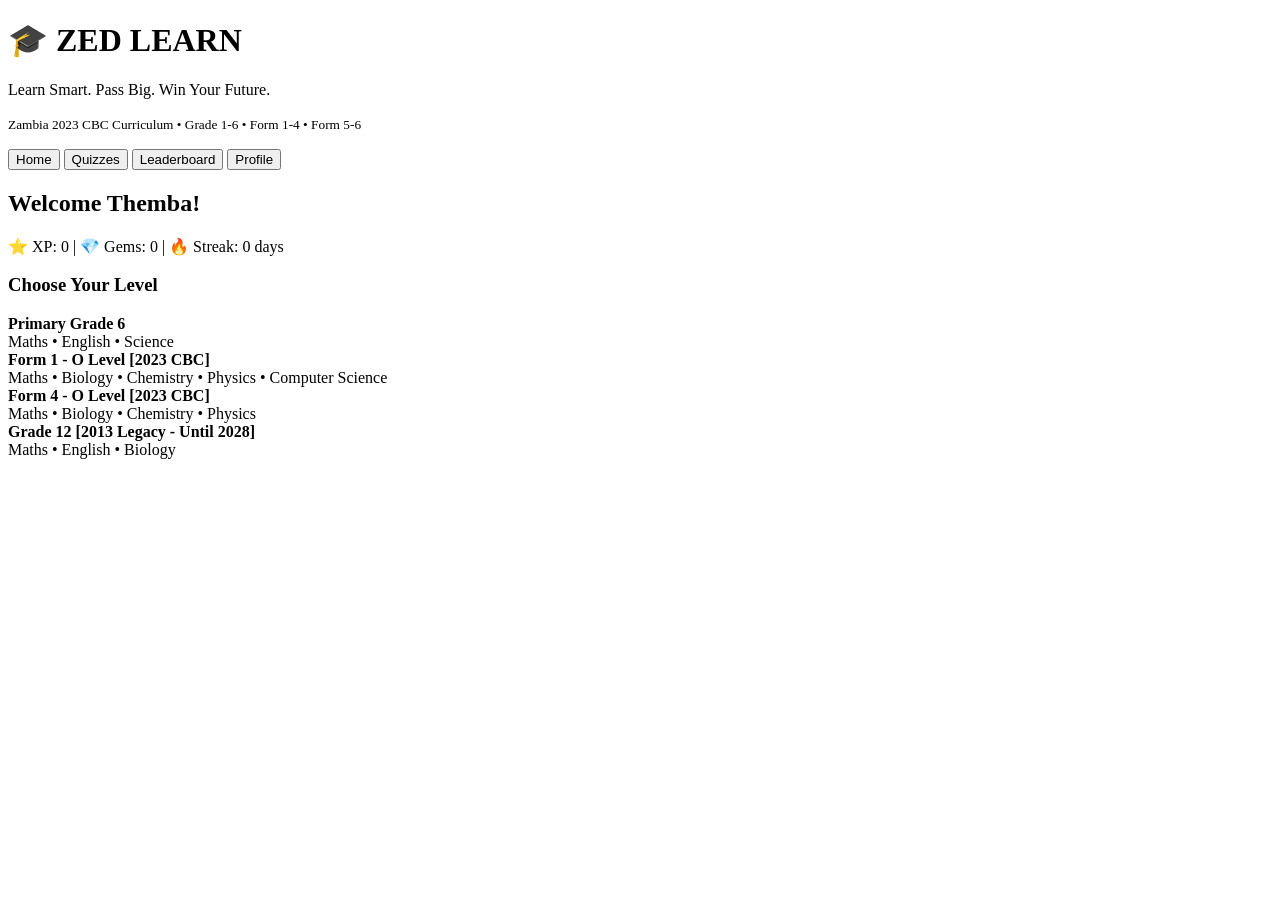
==== index.html @ 0c93479f "Create index.html" ====
<!DOCTYPE html>
<html>
<head>
<meta charset="UTF-8">
<meta name="viewport" content="width=device-width, initial-scale=1.0">
<title>ZED LEARN - Learn Smart. Pass Big.</title>
<link rel="stylesheet" href="style.css">
</head>
<body>

<header>
  <h1>🎓 ZED LEARN</h1>
  <p>Learn Smart. Pass Big. Win Your Future.</p>
  <p><small>Zambia 2023 CBC Curriculum • Grade 1-6 • Form 1-4 • Form 5-6</small></p>
</header>

<nav>
  <button onclick="showPage('home')">Home</button>
  <button onclick="showPage('quizzes')">Quizzes</button>
  <button onclick="showPage('leaderboard')">Leaderboard</button>
  <button onclick="showPage('profile')">Profile</button>
</nav>

<div id="home" class="page">
  <h2>Welcome Themba!</h2>
  <div class="card">
    <p>⭐ XP: <span id="xp">0</span> | 💎 Gems: <span id="gems">0</span> | 🔥 Streak: <span id="streak">0</span> days</p>
  </div>
  <h3>Choose Your Level</h3>
  <div class="card" onclick="startQuiz('Grade 6 Maths')"><b>Primary Grade 6</b><br>Maths • English • Science</div>
  <div class="card" onclick="startQuiz('Form 1 Maths')"><b>Form 1 - O Level [2023 CBC]</b><br>Maths • Biology • Chemistry • Physics • Computer Science</div>
  <div class="card" onclick="startQuiz('Form 4 Maths')"><b>Form 4 - O Level [2023 CBC]</b><br>Maths • Biology • Chemistry • Physics</div>
  <div class="card" onclick="startQuiz('Grade 12 Maths')"><b>Grade 12 [2013 Legacy - Until 2028]</b><br>Maths • English • Biology</div>
</div>

<div id="quizzes" class="page" style="display:none">
  <h2>Quizzes</h2>
  <div id="quiz-box" class="card">
    <p>Tap a subject on Home to start.</p>
  </div>
</div>

<div id="leaderboard" class="page" style="display:none">
  <h2>🏆 Lusaka Leaderboard</h2>
  <div class="card">1. Chipo M. - 1,250 XP - Lusaka Girls</div>
  <div class="card">2. Mwila K. - 1,100 XP - Kabulonga</div>
  <div class="card">3. Themba - 950 XP - Lusaka</div>
  <div class="card">4. Grace N. - 900 XP - Matero</div>
</div>

<div id="profile" class="page" style="display:none">
  <h2>My Profile</h2>
  <div class="card">
    <p><b>Name:</b> Themba</p>
    <p><b>Level:</b> Form 1</p>
    <p><b>School:</b> Lusaka</p>
    <p><b>Weak Subject:</b> Physics - Needs Practice</p>
  </div>
</div>

<script src="app.js"></script>
</body>
</html>
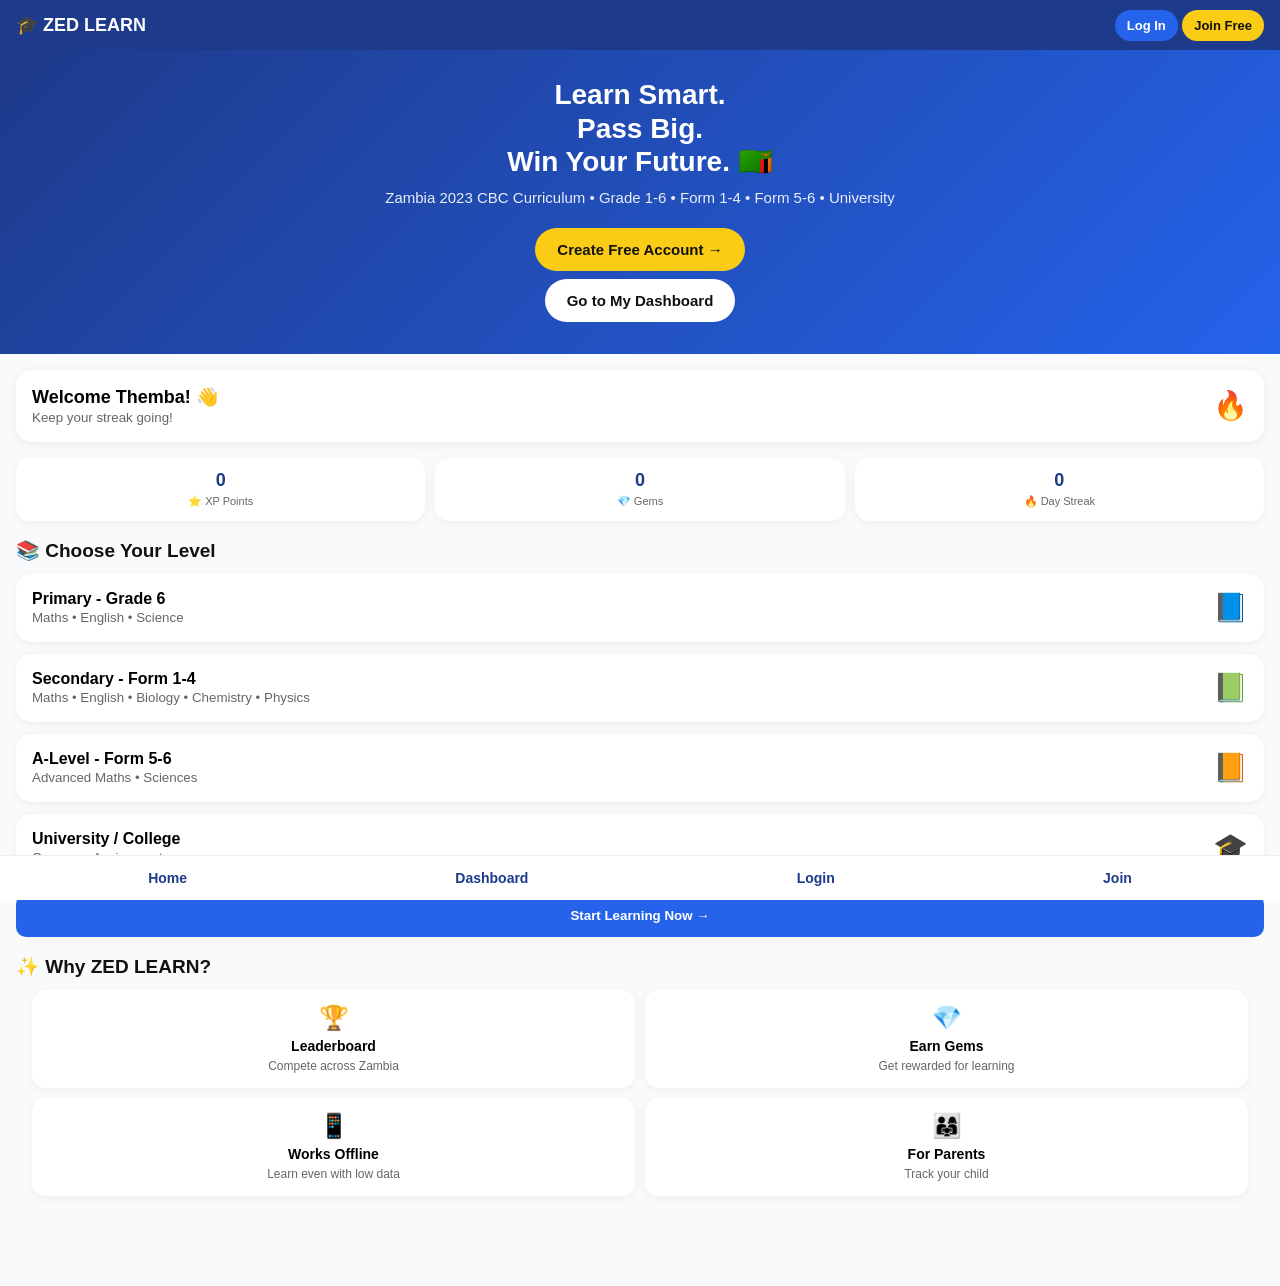
==== commit 826d5655: "Update index.html" ====
--- a/index.html
+++ b/index.html
@@ -1,63 +1,101 @@
 <!DOCTYPE html>
-<html>
+<html lang="en">
 <head>
 <meta charset="UTF-8">
 <meta name="viewport" content="width=device-width, initial-scale=1.0">
 <title>ZED LEARN - Learn Smart. Pass Big.</title>
-<link rel="stylesheet" href="style.css">
+<style>
+* { box-sizing:border-box; font-family:-apple-system, Arial, sans-serif; }
+body { margin:0; background:#f8fafc; padding-bottom:90px; }
+.topbar { background:#1e3a8a; color:white; padding:14px 16px; display:flex; justify-content:space-between; align-items:center; position:sticky; top:0; z-index:10; }
+.topbar b { font-size:18px; }
+.topbar a { color:white; text-decoration:none; font-size:13px; font-weight:700; background:#2563eb; padding:8px 12px; border-radius:20px; }
+.hero { background:linear-gradient(135deg,#1e3a8a,#2563eb); color:white; padding:28px 18px; text-align:center; }
+.hero h1 { margin:0; font-size:28px; line-height:1.2; }
+.hero p { opacity:0.9; font-size:15px; margin:10px 0 18px; }
+.hero-btn { display:inline-block; background:#facc15; color:#111; font-weight:800; padding:13px 22px; border-radius:30px; text-decoration:none; font-size:15px; margin:4px; }
+.hero-btn.white { background:white; }
+.welcome { margin:16px; background:white; border-radius:16px; padding:16px; box-shadow:0 2px 12px rgba(0,0,0,0.06); display:flex; justify-content:space-between; align-items:center; }
+.welcome b { font-size:18px; }
+.stats { display:grid; grid-template-columns:1fr 1fr 1fr; gap:10px; margin:0 16px; }
+.stat { background:white; border-radius:14px; padding:12px; text-align:center; box-shadow:0 2px 10px rgba(0,0,0,0.05); }
+.stat b { display:block; font-size:18px; color:#1e3a8a; }
+.stat span { font-size:11px; color:#666; }
+.section { padding:18px 16px 0; }
+.section h2 { font-size:19px; margin:0 0 12px; color:#111; }
+.card { background:white; border-radius:16px; padding:16px; margin-bottom:12px; box-shadow:0 2px 10px rgba(0,0,0,0.05); display:flex; justify-content:space-between; align-items:center; }
+.card b { font-size:16px; display:block; }
+.card small { color:#666; }
+.card span { font-size:28px; }
+.go { background:#2563eb; color:white; border:none; padding:10px 14px; border-radius:10px; font-weight:700; cursor:pointer; }
+.features { display:grid; grid-template-columns:1fr 1fr; gap:10px; margin:0 16px; }
+.feat { background:white; border-radius:14px; padding:14px; text-align:center; box-shadow:0 2px 10px rgba(0,0,0,0.05); }
+.feat span { font-size:24px; }
+.feat b { display:block; margin:6px 0 2px; font-size:14px; }
+.feat small { color:#666; font-size:12px; }
+.nav { position:fixed; bottom:0; left:0; right:0; background:white; display:flex; justify-content:space-around; padding:14px; border-top:1px solid #eee; }
+.nav a { text-decoration:none; color:#1e3a8a; font-weight:700; font-size:14px; }
+</style>
 </head>
 <body>
 
-<header>
-  <h1>🎓 ZED LEARN</h1>
-  <p>Learn Smart. Pass Big. Win Your Future.</p>
-  <p><small>Zambia 2023 CBC Curriculum • Grade 1-6 • Form 1-4 • Form 5-6</small></p>
-</header>
-
-<nav>
-  <button onclick="showPage('home')">Home</button>
-  <button onclick="showPage('quizzes')">Quizzes</button>
-  <button onclick="showPage('leaderboard')">Leaderboard</button>
-  <button onclick="showPage('profile')">Profile</button>
-</nav>
-
-<div id="home" class="page">
-  <h2>Welcome Themba!</h2>
-  <div class="card">
-    <p>⭐ XP: <span id="xp">0</span> | 💎 Gems: <span id="gems">0</span> | 🔥 Streak: <span id="streak">0</span> days</p>
-  </div>
-  <h3>Choose Your Level</h3>
-  <div class="card" onclick="startQuiz('Grade 6 Maths')"><b>Primary Grade 6</b><br>Maths • English • Science</div>
-  <div class="card" onclick="startQuiz('Form 1 Maths')"><b>Form 1 - O Level [2023 CBC]</b><br>Maths • Biology • Chemistry • Physics • Computer Science</div>
-  <div class="card" onclick="startQuiz('Form 4 Maths')"><b>Form 4 - O Level [2023 CBC]</b><br>Maths • Biology • Chemistry • Physics</div>
-  <div class="card" onclick="startQuiz('Grade 12 Maths')"><b>Grade 12 [2013 Legacy - Until 2028]</b><br>Maths • English • Biology</div>
+<div class="topbar">
+<b>🎓 ZED LEARN</b>
+<div><a href="login.html">Log In</a> <a href="register.html" style="background:#facc15;color:#111;">Join Free</a></div>
 </div>
 
-<div id="quizzes" class="page" style="display:none">
-  <h2>Quizzes</h2>
-  <div id="quiz-box" class="card">
-    <p>Tap a subject on Home to start.</p>
-  </div>
+<div class="hero">
+<h1>Learn Smart.<br>Pass Big.<br>Win Your Future. 🇿🇲</h1>
+<p>Zambia 2023 CBC Curriculum • Grade 1-6 • Form 1-4 • Form 5-6 • University</p>
+<a class="hero-btn" href="register.html">Create Free Account →</a><br>
+<a class="hero-btn white" href="dashboard.html">Go to My Dashboard</a>
 </div>
 
-<div id="leaderboard" class="page" style="display:none">
-  <h2>🏆 Lusaka Leaderboard</h2>
-  <div class="card">1. Chipo M. - 1,250 XP - Lusaka Girls</div>
-  <div class="card">2. Mwila K. - 1,100 XP - Kabulonga</div>
-  <div class="card">3. Themba - 950 XP - Lusaka</div>
-  <div class="card">4. Grace N. - 900 XP - Matero</div>
+<div class="welcome">
+<div><b id="welcomeName">Welcome Themba! 👋</b><br><small style="color:#666;">Keep your streak going!</small></div>
+<div style="font-size:28px;">🔥</div>
 </div>
 
-<div id="profile" class="page" style="display:none">
-  <h2>My Profile</h2>
-  <div class="card">
-    <p><b>Name:</b> Themba</p>
-    <p><b>Level:</b> Form 1</p>
-    <p><b>School:</b> Lusaka</p>
-    <p><b>Weak Subject:</b> Physics - Needs Practice</p>
-  </div>
+<div class="stats">
+<div class="stat"><b id="xp">0</b><span>⭐ XP Points</span></div>
+<div class="stat"><b id="gems">0</b><span>💎 Gems</span></div>
+<div class="stat"><b id="streak">0</b><span>🔥 Day Streak</span></div>
 </div>
 
-<script src="app.js"></script>
+<div class="section">
+<h2>📚 Choose Your Level</h2>
+<div class="card"><div><b>Primary - Grade 6</b><small>Maths • English • Science</small></div><span>📘</span></div>
+<div class="card"><div><b>Secondary - Form 1-4</b><small>Maths • English • Biology • Chemistry • Physics</small></div><span>📗</span></div>
+<div class="card"><div><b>A-Level - Form 5-6</b><small>Advanced Maths • Sciences</small></div><span>📙</span></div>
+<div class="card"><div><b>University / College</b><small>Courses • Assignments</small></div><span>🎓</span></div>
+<button class="go" style="width:100%; padding:14px;" onclick="window.location.href='dashboard.html'">Start Learning Now →</button>
+</div>
+
+<div class="section">
+<h2>✨ Why ZED LEARN?</h2>
+<div class="features">
+<div class="feat"><span>🏆</span><b>Leaderboard</b><small>Compete across Zambia</small></div>
+<div class="feat"><span>💎</span><b>Earn Gems</b><small>Get rewarded for learning</small></div>
+<div class="feat"><span>📱</span><b>Works Offline</b><small>Learn even with low data</small></div>
+<div class="feat"><span>👨‍👩‍👧</span><b>For Parents</b><small>Track your child</small></div>
+</div>
+</div>
+
+<div class="nav">
+<a href="index.html">Home</a>
+<a href="dashboard.html">Dashboard</a>
+<a href="login.html">Login</a>
+<a href="register.html">Join</a>
+</div>
+
+<script>
+let u = JSON.parse(localStorage.getItem('zed_current_user')||'null');
+if(u){
+  document.getElementById('welcomeName').textContent = 'Welcome ' + u.name + '! 👋';
+  document.getElementById('xp').textContent = u.xp||0;
+  document.getElementById('gems').textContent = u.gems||0;
+  document.getElementById('streak').textContent = u.streak||0;
+}
+</script>
 </body>
-</html>
+</html>
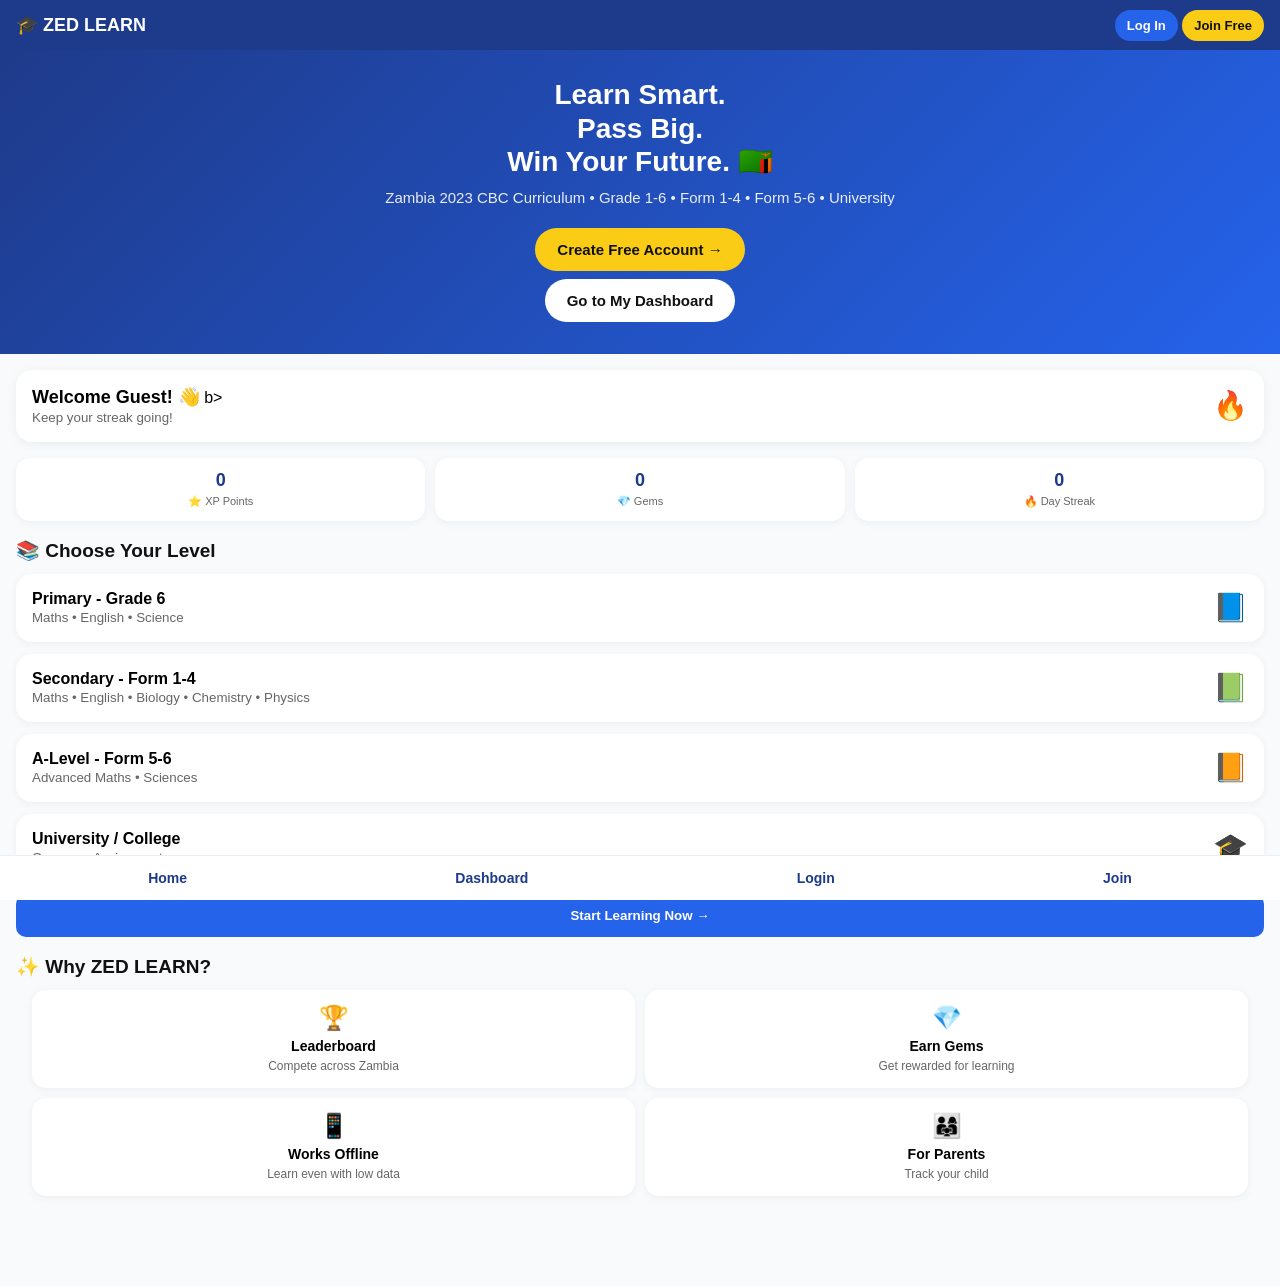
==== commit 82c35e32: "Update index.html" ====
--- a/index.html
+++ b/index.html
@@ -52,7 +52,8 @@
 </div>
 
 <div class="welcome">
-<div><b id="welcomeName">Welcome Themba! 👋</b><br><small style="color:#666;">Keep your streak going!</small></div>
+<div><b id="welcomeName">Welcome Guest! 👋</b>
+b><br><small style="color:#666;">Keep your streak going!</small></div>
 <div style="font-size:28px;">🔥</div>
 </div>
 
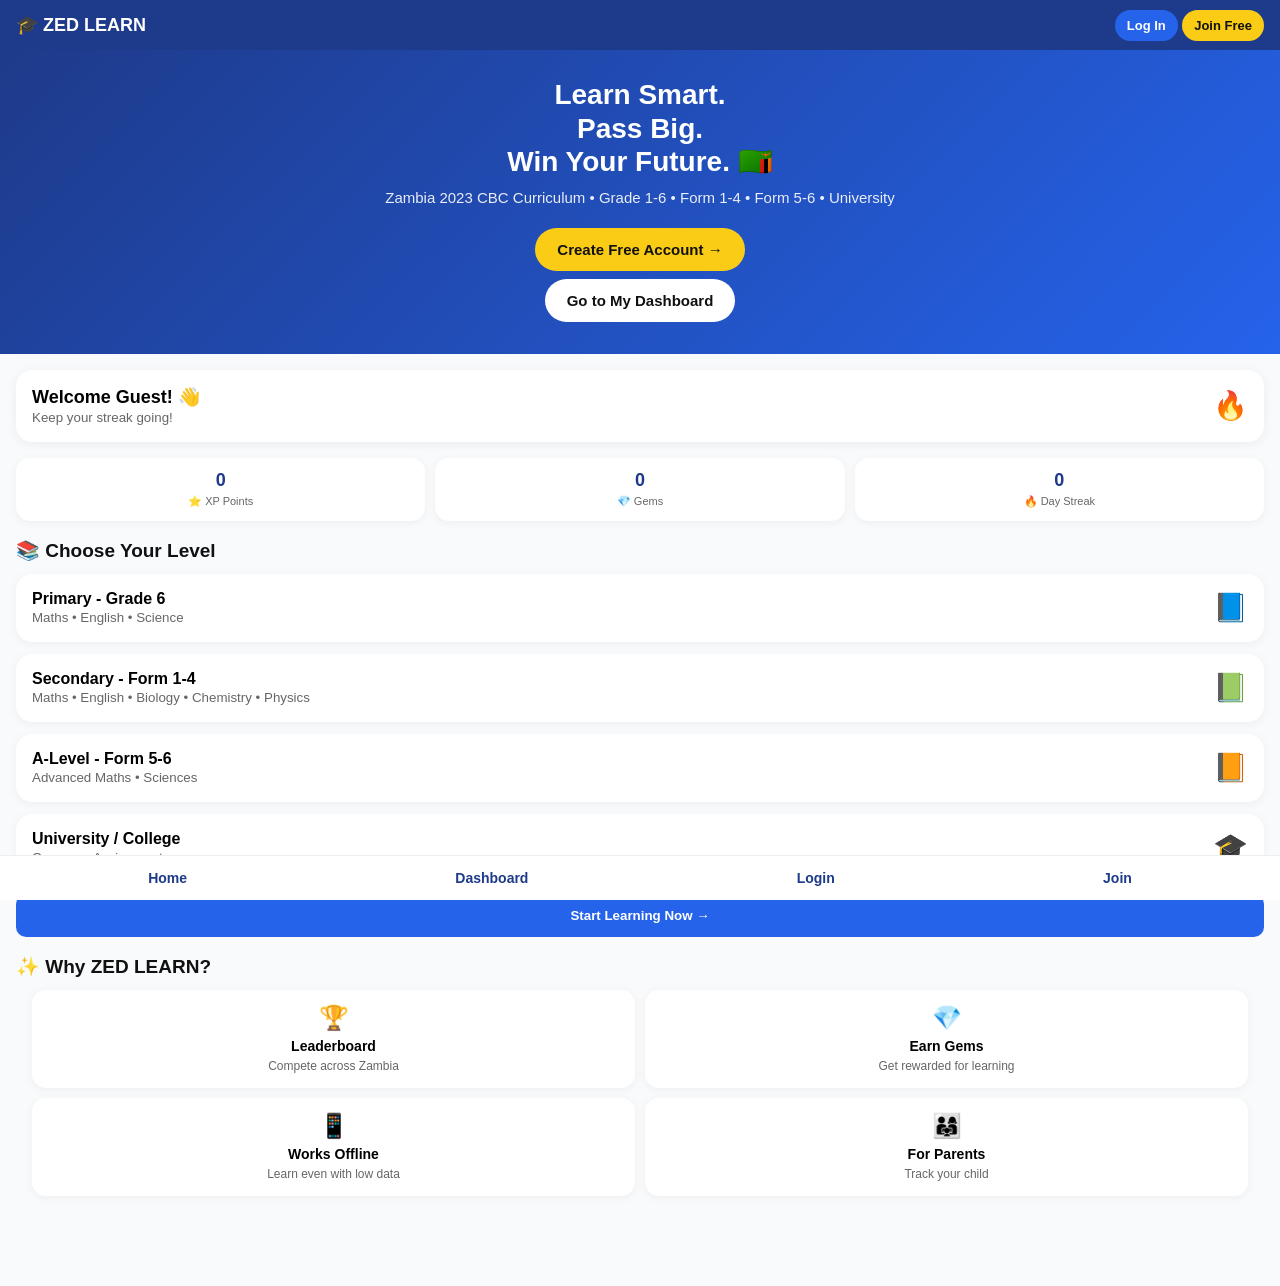
==== commit 258da4c6: "Update index.html" ====
--- a/index.html
+++ b/index.html
@@ -52,8 +52,7 @@
 </div>
 
 <div class="welcome">
-<div><b id="welcomeName">Welcome Guest! 👋</b>
-b><br><small style="color:#666;">Keep your streak going!</small></div>
+<div><b id="welcomeName">Welcome Guest! 👋</b><br><small style="color:#666;">Keep your streak going!</small></div>
 <div style="font-size:28px;">🔥</div>
 </div>
 
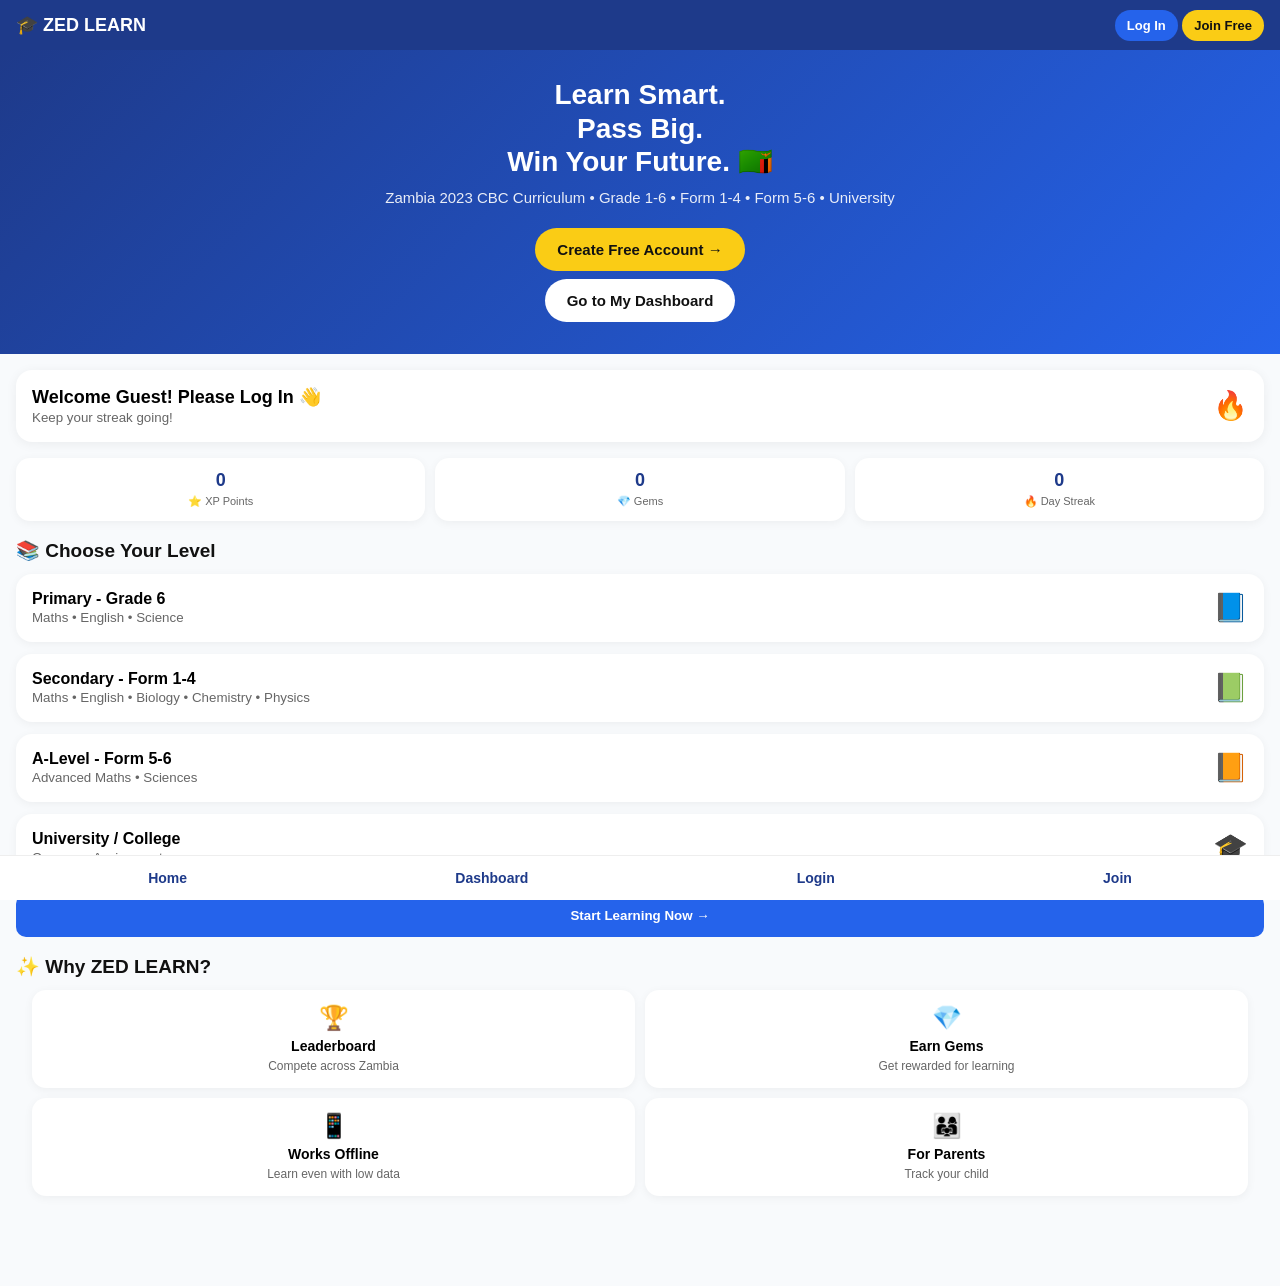
==== commit 13e61b39: "Update index.html" ====
--- a/index.html
+++ b/index.html
@@ -1,3 +1,4 @@
+
 <!DOCTYPE html>
 <html lang="en">
 <head>
@@ -41,7 +42,7 @@
 
 <div class="topbar">
 <b>🎓 ZED LEARN</b>
-<div><a href="login.html">Log In</a> <a href="register.html" style="background:#facc15;color:#111;">Join Free</a></div>
+<div id="topActions"><a href="login.html">Log In</a> <a href="register.html" style="background:#facc15;color:#111;">Join Free</a></div>
 </div>
 
 <div class="hero">
@@ -90,12 +91,26 @@
 
 <script>
 let u = JSON.parse(localStorage.getItem('zed_current_user')||'null');
+let topActions = document.getElementById('topActions');
 if(u){
   document.getElementById('welcomeName').textContent = 'Welcome ' + u.name + '! 👋';
   document.getElementById('xp').textContent = u.xp||0;
   document.getElementById('gems').textContent = u.gems||0;
   document.getElementById('streak').textContent = u.streak||0;
+  topActions.innerHTML = '<a href="dashboard.html">Dashboard</a> <a href="#" onclick="logout()" style="background:#facc15;color:#111;">Log Out</a>';
+} else {
+  document.getElementById('welcomeName').textContent = 'Welcome Guest! Please Log In 👋';
+  document.getElementById('xp').textContent = '0';
+  document.getElementById('gems').textContent = '0';
+  document.getElementById('streak').textContent = '0';
+  topActions.innerHTML = '<a href="login.html">Log In</a> <a href="register.html" style="background:#facc15;color:#111;">Join Free</a>';
+}
+function logout(){
+  localStorage.removeItem('zed_current_user');
+  window.location.href = 'index.html?v=logout';
 }
 </script>
 </body>
-</html>+</html>
+
+
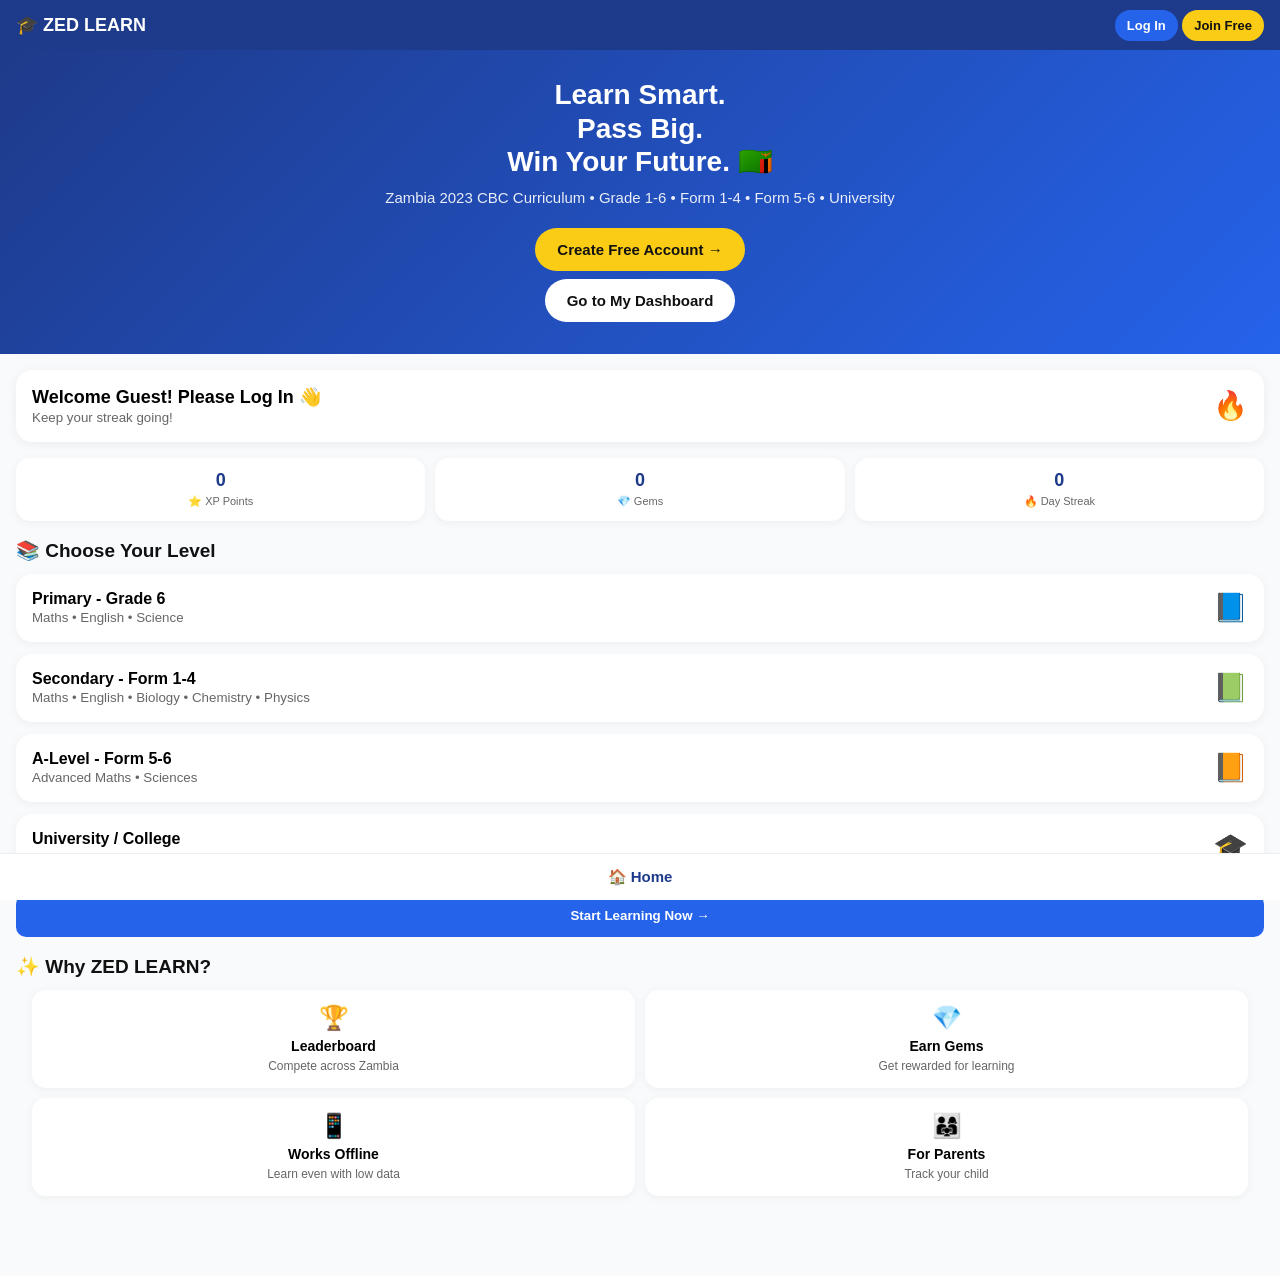
==== commit 00add8dd: "Update index.html" ====
--- a/index.html
+++ b/index.html
@@ -7,7 +7,7 @@
 <title>ZED LEARN - Learn Smart. Pass Big.</title>
 <style>
 * { box-sizing:border-box; font-family:-apple-system, Arial, sans-serif; }
-body { margin:0; background:#f8fafc; padding-bottom:90px; }
+body { margin:0; background:#f8fafc; padding-bottom:80px; }
 .topbar { background:#1e3a8a; color:white; padding:14px 16px; display:flex; justify-content:space-between; align-items:center; position:sticky; top:0; z-index:10; }
 .topbar b { font-size:18px; }
 .topbar a { color:white; text-decoration:none; font-size:13px; font-weight:700; background:#2563eb; padding:8px 12px; border-radius:20px; }
@@ -34,8 +34,8 @@
 .feat span { font-size:24px; }
 .feat b { display:block; margin:6px 0 2px; font-size:14px; }
 .feat small { color:#666; font-size:12px; }
-.nav { position:fixed; bottom:0; left:0; right:0; background:white; display:flex; justify-content:space-around; padding:14px; border-top:1px solid #eee; }
-.nav a { text-decoration:none; color:#1e3a8a; font-weight:700; font-size:14px; }
+.nav { position:fixed; bottom:0; left:0; right:0; background:white; display:flex; justify-content:center; padding:14px; border-top:1px solid #eee; }
+.nav a { text-decoration:none; color:#1e3a8a; font-weight:800; font-size:15px; }
 </style>
 </head>
 <body>
@@ -83,26 +83,22 @@
 </div>
 
 <div class="nav">
-<a href="index.html">Home</a>
-<a href="dashboard.html">Dashboard</a>
-<a href="login.html">Login</a>
-<a href="register.html">Join</a>
+<a href="index.html">🏠 Home</a>
 </div>
 
 <script>
 let u = JSON.parse(localStorage.getItem('zed_current_user')||'null');
 let topActions = document.getElementById('topActions');
 if(u){
-  document.getElementById('welcomeName').textContent = 'Welcome ' + u.name + '! 👋';
+  let displayName = u.name;
+  if(u.email==='admin' || u.username==='admin' || u.role==='admin') displayName = u.name + ' (Admin)';
+  document.getElementById('welcomeName').textContent = 'Welcome ' + displayName + '! 👋';
   document.getElementById('xp').textContent = u.xp||0;
   document.getElementById('gems').textContent = u.gems||0;
   document.getElementById('streak').textContent = u.streak||0;
   topActions.innerHTML = '<a href="dashboard.html">Dashboard</a> <a href="#" onclick="logout()" style="background:#facc15;color:#111;">Log Out</a>';
 } else {
   document.getElementById('welcomeName').textContent = 'Welcome Guest! Please Log In 👋';
-  document.getElementById('xp').textContent = '0';
-  document.getElementById('gems').textContent = '0';
-  document.getElementById('streak').textContent = '0';
   topActions.innerHTML = '<a href="login.html">Log In</a> <a href="register.html" style="background:#facc15;color:#111;">Join Free</a>';
 }
 function logout(){
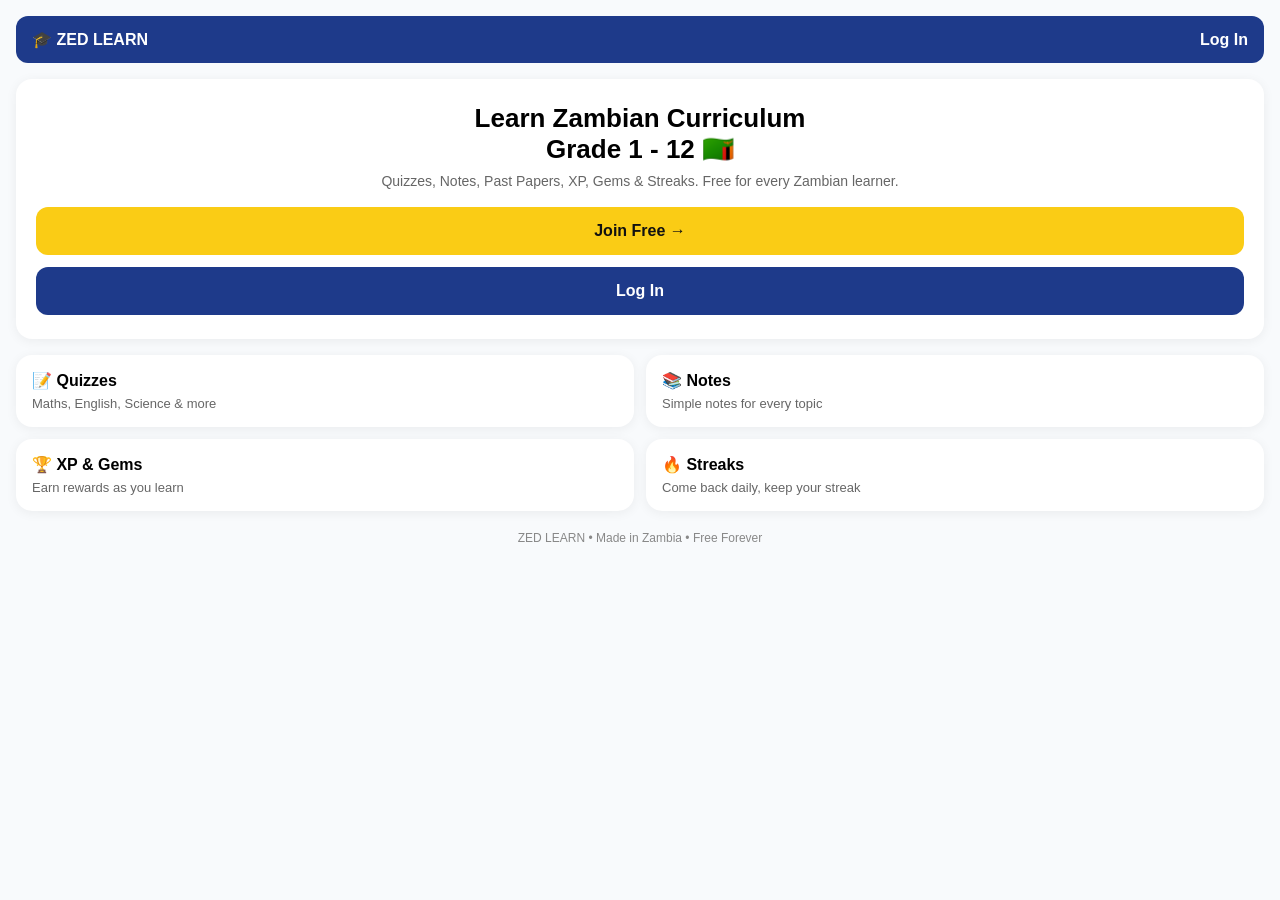
==== commit 072a50fd: "Update index.html" ====
--- a/index.html
+++ b/index.html
@@ -4,108 +4,39 @@
 <head>
 <meta charset="UTF-8">
 <meta name="viewport" content="width=device-width, initial-scale=1.0">
-<title>ZED LEARN - Learn Smart. Pass Big.</title>
+<title>ZED LEARN - Learn Zambian Curriculum</title>
 <style>
 * { box-sizing:border-box; font-family:-apple-system, Arial, sans-serif; }
-body { margin:0; background:#f8fafc; padding-bottom:80px; }
-.topbar { background:#1e3a8a; color:white; padding:14px 16px; display:flex; justify-content:space-between; align-items:center; position:sticky; top:0; z-index:10; }
-.topbar b { font-size:18px; }
-.topbar a { color:white; text-decoration:none; font-size:13px; font-weight:700; background:#2563eb; padding:8px 12px; border-radius:20px; }
-.hero { background:linear-gradient(135deg,#1e3a8a,#2563eb); color:white; padding:28px 18px; text-align:center; }
-.hero h1 { margin:0; font-size:28px; line-height:1.2; }
-.hero p { opacity:0.9; font-size:15px; margin:10px 0 18px; }
-.hero-btn { display:inline-block; background:#facc15; color:#111; font-weight:800; padding:13px 22px; border-radius:30px; text-decoration:none; font-size:15px; margin:4px; }
-.hero-btn.white { background:white; }
-.welcome { margin:16px; background:white; border-radius:16px; padding:16px; box-shadow:0 2px 12px rgba(0,0,0,0.06); display:flex; justify-content:space-between; align-items:center; }
-.welcome b { font-size:18px; }
-.stats { display:grid; grid-template-columns:1fr 1fr 1fr; gap:10px; margin:0 16px; }
-.stat { background:white; border-radius:14px; padding:12px; text-align:center; box-shadow:0 2px 10px rgba(0,0,0,0.05); }
-.stat b { display:block; font-size:18px; color:#1e3a8a; }
-.stat span { font-size:11px; color:#666; }
-.section { padding:18px 16px 0; }
-.section h2 { font-size:19px; margin:0 0 12px; color:#111; }
-.card { background:white; border-radius:16px; padding:16px; margin-bottom:12px; box-shadow:0 2px 10px rgba(0,0,0,0.05); display:flex; justify-content:space-between; align-items:center; }
-.card b { font-size:16px; display:block; }
-.card small { color:#666; }
-.card span { font-size:28px; }
-.go { background:#2563eb; color:white; border:none; padding:10px 14px; border-radius:10px; font-weight:700; cursor:pointer; }
-.features { display:grid; grid-template-columns:1fr 1fr; gap:10px; margin:0 16px; }
-.feat { background:white; border-radius:14px; padding:14px; text-align:center; box-shadow:0 2px 10px rgba(0,0,0,0.05); }
-.feat span { font-size:24px; }
-.feat b { display:block; margin:6px 0 2px; font-size:14px; }
-.feat small { color:#666; font-size:12px; }
-.nav { position:fixed; bottom:0; left:0; right:0; background:white; display:flex; justify-content:center; padding:14px; border-top:1px solid #eee; }
-.nav a { text-decoration:none; color:#1e3a8a; font-weight:800; font-size:15px; }
+body { margin:0; background:#f8fafc; padding:16px; }
+.topbar { background:#1e3a8a; color:white; padding:14px 16px; border-radius:12px; display:flex; justify-content:space-between; align-items:center; }
+.topbar a { color:white; text-decoration:none; font-weight:700; }
+.hero { background:white; margin-top:16px; border-radius:16px; padding:24px 20px; text-align:center; box-shadow:0 2px 12px rgba(0,0,0,0.06); }
+.hero h1 { margin:0 0 8px; font-size:26px; line-height:1.2; }
+.hero p { color:#666; font-size:14px; margin:0 0 18px; }
+.btn { display:block; background:#facc15; color:#111; padding:15px; border-radius:12px; font-size:16px; font-weight:800; text-decoration:none; margin-top:12px; }
+.btn.dark { background:#1e3a8a; color:white; }
+.cards { display:grid; grid-template-columns:1fr 1fr; gap:12px; margin-top:16px; }
+.card { background:white; border-radius:16px; padding:16px; box-shadow:0 2px 12px rgba(0,0,0,0.06); }
+.card h3 { margin:0 0 6px; font-size:16px; }
+.card p { margin:0; color:#666; font-size:13px; }
+.footer { text-align:center; color:#888; font-size:12px; margin-top:20px; }
 </style>
 </head>
 <body>
-
-<div class="topbar">
-<b>🎓 ZED LEARN</b>
-<div id="topActions"><a href="login.html">Log In</a> <a href="register.html" style="background:#facc15;color:#111;">Join Free</a></div>
+<div class="topbar"><b>🎓 ZED LEARN</b><a href="login.html">Log In</a></div>
+<div class="hero">
+<h1>Learn Zambian Curriculum<br>Grade 1 - 12 🇿🇲</h1>
+<p>Quizzes, Notes, Past Papers, XP, Gems & Streaks. Free for every Zambian learner.</p>
+<a class="btn" href="register-simple.html">Join Free →</a>
+<a class="btn dark" href="login.html">Log In</a>
 </div>
-
-<div class="hero">
-<h1>Learn Smart.<br>Pass Big.<br>Win Your Future. 🇿🇲</h1>
-<p>Zambia 2023 CBC Curriculum • Grade 1-6 • Form 1-4 • Form 5-6 • University</p>
-<a class="hero-btn" href="register.html">Create Free Account →</a><br>
-<a class="hero-btn white" href="dashboard.html">Go to My Dashboard</a>
+<div class="cards">
+<div class="card"><h3>📝 Quizzes</h3><p>Maths, English, Science & more</p></div>
+<div class="card"><h3>📚 Notes</h3><p>Simple notes for every topic</p></div>
+<div class="card"><h3>🏆 XP & Gems</h3><p>Earn rewards as you learn</p></div>
+<div class="card"><h3>🔥 Streaks</h3><p>Come back daily, keep your streak</p></div>
 </div>
-
-<div class="welcome">
-<div><b id="welcomeName">Welcome Guest! 👋</b><br><small style="color:#666;">Keep your streak going!</small></div>
-<div style="font-size:28px;">🔥</div>
-</div>
-
-<div class="stats">
-<div class="stat"><b id="xp">0</b><span>⭐ XP Points</span></div>
-<div class="stat"><b id="gems">0</b><span>💎 Gems</span></div>
-<div class="stat"><b id="streak">0</b><span>🔥 Day Streak</span></div>
-</div>
-
-<div class="section">
-<h2>📚 Choose Your Level</h2>
-<div class="card"><div><b>Primary - Grade 6</b><small>Maths • English • Science</small></div><span>📘</span></div>
-<div class="card"><div><b>Secondary - Form 1-4</b><small>Maths • English • Biology • Chemistry • Physics</small></div><span>📗</span></div>
-<div class="card"><div><b>A-Level - Form 5-6</b><small>Advanced Maths • Sciences</small></div><span>📙</span></div>
-<div class="card"><div><b>University / College</b><small>Courses • Assignments</small></div><span>🎓</span></div>
-<button class="go" style="width:100%; padding:14px;" onclick="window.location.href='dashboard.html'">Start Learning Now →</button>
-</div>
-
-<div class="section">
-<h2>✨ Why ZED LEARN?</h2>
-<div class="features">
-<div class="feat"><span>🏆</span><b>Leaderboard</b><small>Compete across Zambia</small></div>
-<div class="feat"><span>💎</span><b>Earn Gems</b><small>Get rewarded for learning</small></div>
-<div class="feat"><span>📱</span><b>Works Offline</b><small>Learn even with low data</small></div>
-<div class="feat"><span>👨‍👩‍👧</span><b>For Parents</b><small>Track your child</small></div>
-</div>
-</div>
-
-<div class="nav">
-<a href="index.html">🏠 Home</a>
-</div>
-
-<script>
-let u = JSON.parse(localStorage.getItem('zed_current_user')||'null');
-let topActions = document.getElementById('topActions');
-if(u){
-  let displayName = u.name;
-  if(u.email==='admin' || u.username==='admin' || u.role==='admin') displayName = u.name + ' (Admin)';
-  document.getElementById('welcomeName').textContent = 'Welcome ' + displayName + '! 👋';
-  document.getElementById('xp').textContent = u.xp||0;
-  document.getElementById('gems').textContent = u.gems||0;
-  document.getElementById('streak').textContent = u.streak||0;
-  topActions.innerHTML = '<a href="dashboard.html">Dashboard</a> <a href="#" onclick="logout()" style="background:#facc15;color:#111;">Log Out</a>';
-} else {
-  document.getElementById('welcomeName').textContent = 'Welcome Guest! Please Log In 👋';
-  topActions.innerHTML = '<a href="login.html">Log In</a> <a href="register.html" style="background:#facc15;color:#111;">Join Free</a>';
-}
-function logout(){
-  localStorage.removeItem('zed_current_user');
-  window.location.href = 'index.html?v=logout';
-}
-</script>
+<p class="footer">ZED LEARN • Made in Zambia • Free Forever</p>
 </body>
 </html>
 
